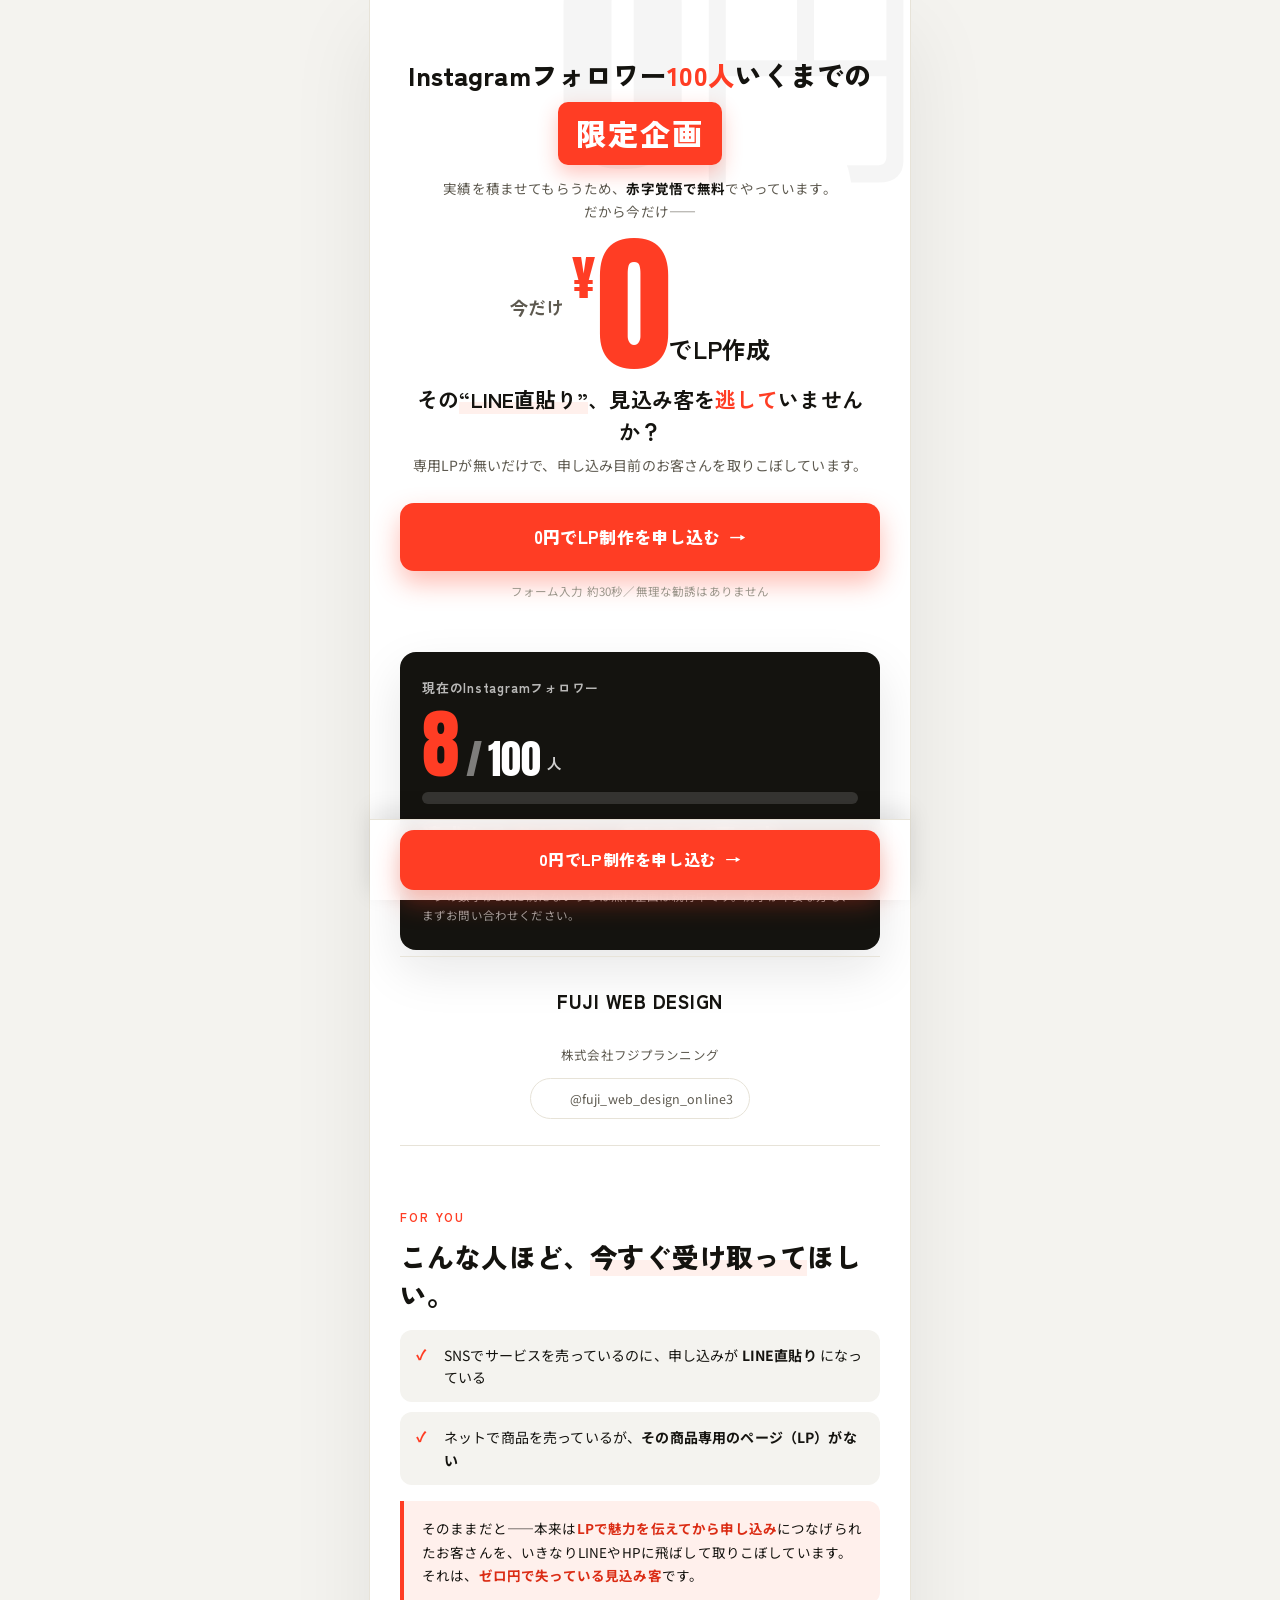
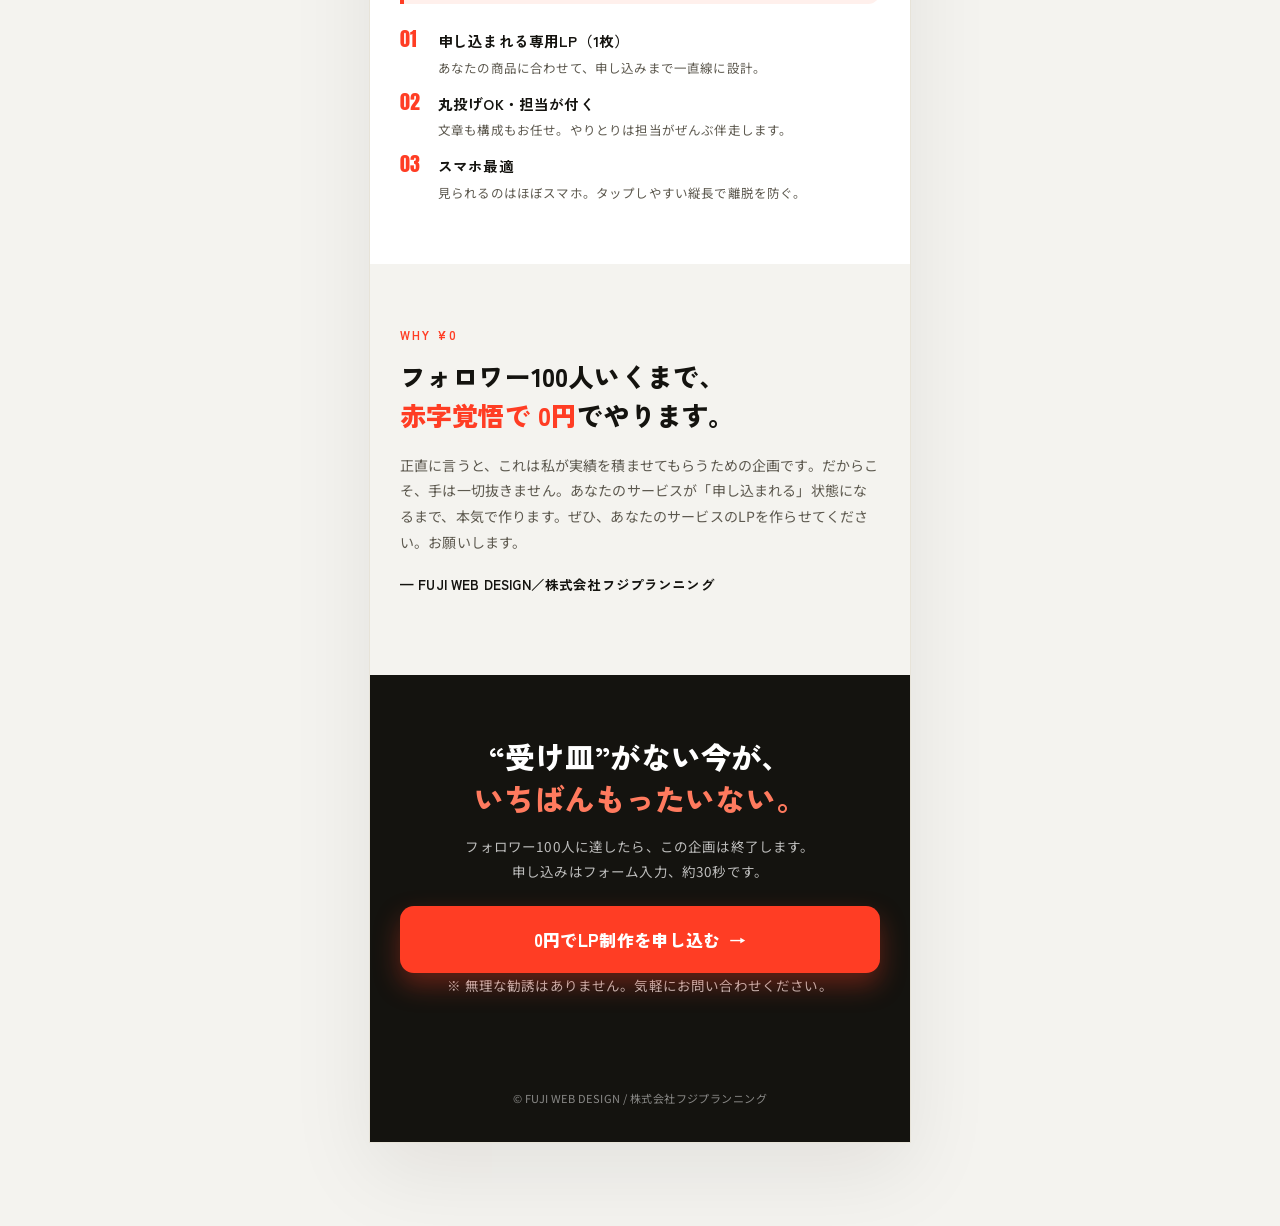
==== index.html @ 37d957e6 "初回コミット: FUJI WEB DESIGN 0円LP作成キャンペーン LP" ====
<!DOCTYPE html>
<!-- FUJI WEB DESIGN ／ 0円LP作成キャンペーンLP（Responsive Agent方式）／CV：ペライチ申込フォーム一本化 -->
<html lang="ja">
<head>
<meta charset="UTF-8">
<meta name="viewport" content="width=device-width, initial-scale=1.0">
<title>フォロワー100人まで0円｜申し込まれるLP、無料で作ります｜FUJI WEB DESIGN</title>
<meta name="description" content="SNSで売っているのにLINE直貼りで見込み客を逃していませんか？フォロワー100人いくまで、赤字覚悟の0円LP作成キャンペーン。丸投げOK・担当が付きます。FUJI WEB DESIGN（株式会社フジプランニング）。">
<link rel="preconnect" href="https://fonts.googleapis.com">
<link rel="preconnect" href="https://fonts.gstatic.com" crossorigin>
<link href="https://fonts.googleapis.com/css2?family=Anton&family=Zen+Kaku+Gothic+New:wght@500;700;900&family=Noto+Sans+JP:wght@400;500;700&display=swap" rel="stylesheet">
<link rel="stylesheet" href="css/style.css">
</head>
<body>
<main class="page">

  <!-- ===== 1. ヒーロー（文字主体・強力ヘッド・巨大¥0） ===== -->
  <header class="hero">
    <!-- なぜ無料か＝限定企画を前面に大きく -->
    <p class="hero__why">Instagramフォロワー<span class="big">100人</span>いくまでの</p>
    <span class="hero__limited">限定企画</span>
    <p class="hero__why-sub">実績を積ませてもらうため、<b>赤字覚悟で無料</b>でやっています。<br>だから今だけ——</p>
    <!-- 0円を中央・特大で主役に -->
    <div class="price">
      <span class="price__lead">今だけ</span>
      <span class="price__yen">¥</span><span class="price__num">0</span>
      <span class="price__suffix">でLP作成</span>
    </div>
    <!-- PASフックは小さめの補助 -->
    <h1 class="hero__hook">その<span class="u">“LINE直貼り”</span>、見込み客を<span class="accent">逃して</span>いませんか？</h1>
    <p class="hero__note">専用LPが無いだけで、申し込み目前のお客さんを取りこぼしています。</p>
    <!-- CV：行き先は data-cta 付き<a>のhref。全箇所このフォームに統一 -->
    <a href="https://fujiwebdesign.hp.peraichi.com" class="btn" data-cta target="_blank" rel="noopener">0円でLP制作を申し込む <span class="arrow">→</span></a>
    <p class="cta-note">フォーム入力 約30秒／無理な勧誘はありません</p>
  </header>

  <!-- ===== 2. 進捗カウンター（フォロワー100まで0円・限定性） ===== -->
  <section class="wrap" style="padding-top:6px;">
    <div class="counter reveal">
      <p class="counter__label">現在のInstagramフォロワー</p>
      <div class="counter__nums">
        <!-- ▼ 毎週の実数に更新：data-to と bar の width と「あと○名」を合わせる -->
        <span class="counter__cur count" data-to="8">0</span>
        <span class="counter__slash">/</span>
        <span class="counter__goal">100</span>
        <span class="counter__unit">人</span>
      </div>
      <div class="bar"><span class="bar__fill" data-fill="8"></span></div>
      <p class="counter__left">達成まで <span class="accent">あと92人</span>。それまで0円です。</p>
      <p class="counter__fine">※ フォロワー数は毎週更新しています。最新ではない場合があります。このページの数字が100に満たないうちは無料企画は続行中です。満了が不安な方も、まずお問い合わせください。</p>
    </div>
  </section>

  <!-- ===== 3. ブランド表記（要望どおりカウンター直下） ===== -->
  <section class="wrap">
    <div class="brandblock reveal">
      <p class="brandblock__name">FUJI WEB DESIGN</p>
      <p class="brandblock__role">株式会社フジプランニング</p>
      <a class="brandblock__ig" href="https://www.instagram.com/fuji_web_design_online3/" target="_blank" rel="noopener"><img src="assets/icon-ig.svg" alt="Instagram">@fuji_web_design_online3</a>
    </div>
  </section>

  <!-- ===== 4. こんな人へ＋放置リスク＋0円でもらえるもの（短く凝縮） ===== -->
  <section class="sec wrap">
    <p class="kicker reveal">FOR YOU</p>
    <h2 class="h2 reveal">こんな人ほど、<span class="u">今すぐ受け取って</span>ほしい。</h2>
    <ul class="fit">
      <li class="reveal">SNSでサービスを売っているのに、申し込みが <b>LINE直貼り</b> になっている</li>
      <li class="reveal">ネットで商品を売っているが、<b>その商品専用のページ（LP）がない</b></li>
    </ul>
    <p class="risk reveal">そのままだと——本来は<b>LPで魅力を伝えてから申し込み</b>につなげられたお客さんを、いきなりLINEやHPに飛ばして取りこぼしています。それは、<b>ゼロ円で失っている見込み客</b>です。</p>

    <div class="gets" style="margin-top:22px;">
      <div class="get reveal"><span class="n">01</span><div><b>申し込まれる専用LP（1枚）</b><span>あなたの商品に合わせて、申し込みまで一直線に設計。</span></div></div>
      <div class="get reveal"><span class="n">02</span><div><b>丸投げOK・担当が付く</b><span>文章も構成もお任せ。やりとりは担当がぜんぶ伴走します。</span></div></div>
      <div class="get reveal"><span class="n">03</span><div><b>スマホ最適</b><span>見られるのはほぼスマホ。タップしやすい縦長で離脱を防ぐ。</span></div></div>
    </div>
  </section>

  <!-- ===== 5. なぜ0円か（想い・オーナーの言葉） ===== -->
  <section class="sec wrap why">
    <p class="kicker reveal">WHY ¥0</p>
    <p class="why__lead reveal">フォロワー100人いくまで、<br><span class="accent">赤字覚悟で 0円</span>でやります。</p>
    <p class="body reveal">正直に言うと、これは私が実績を積ませてもらうための企画です。だからこそ、手は一切抜きません。あなたのサービスが「申し込まれる」状態になるまで、本気で作ります。ぜひ、あなたのサービスのLPを作らせてください。お願いします。</p>
    <p class="why__sign reveal">— FUJI WEB DESIGN／株式会社フジプランニング</p>
  </section>

  <!-- ===== 6. 最後のCTA ===== -->
  <section class="sec wrap last">
    <h2 class="reveal">“受け皿”がない今が、<br><span class="accent">いちばんもったいない。</span></h2>
    <p class="reveal">フォロワー100人に達したら、この企画は終了します。<br>申し込みはフォーム入力、約30秒です。</p>
    <a href="https://fujiwebdesign.hp.peraichi.com" class="btn" data-cta target="_blank" rel="noopener">0円でLP制作を申し込む <span class="arrow">→</span></a>
    <p class="cta-note">※ 無理な勧誘はありません。気軽にお問い合わせください。</p>
  </section>

  <!-- ===== フッター ===== -->
  <footer class="foot">© FUJI WEB DESIGN / 株式会社フジプランニング</footer>

</main>

<!-- 固定CTA（常時表示） -->
<div class="sticky">
  <a href="https://fujiwebdesign.hp.peraichi.com" class="btn" data-cta target="_blank" rel="noopener">0円でLP制作を申し込む <span class="arrow">→</span></a>
</div>

<script src="js/script.js"></script>
</body>
</html>
---- css/style.css ----
@charset "UTF-8";
/* =========================================================
   FUJI WEB DESIGN ／ 0円LP作成キャンペーン LP
   ビジュアル：エディトリアル × 即決キャンペーン（白ベース／朱色1色／巨大¥0）
   フォント：Zen Kaku Gothic New（見出し）/ Anton（数字）/ Noto Sans JP（本文）
   スマホ最優先・短い縦長
   ========================================================= */
:root {
  --bg:        #ffffff;
  --paper:     #f4f3ef;   /* 余白側のオフホワイト（PC時の地） */
  --ink:       #14130f;   /* ほぼ黒 */
  --ink-soft:  #5d594f;
  --ink-mute:  #9a958a;
  --line:      #e7e3d8;
  --accent:    #ff3d24;   /* 朱色：0円・CTA・限定・進捗 */
  --accent-d:  #db2c14;
  --accent-sb: #fff0ec;

  --disp: "Anton", "Zen Kaku Gothic New", sans-serif;   /* 数字・特大 */
  --head: "Zen Kaku Gothic New", "Noto Sans JP", sans-serif; /* 見出し */
  --sans: "Noto Sans JP", "Hiragino Sans", sans-serif;       /* 本文 */

  --col: 540px;          /* スマホ縦長の本文カラム幅 */
  --pad: clamp(22px, 6vw, 30px);
  --radius: 16px;
  --shadow: 0 20px 50px rgba(20,19,15,.10);
  --shadow-soft: 0 8px 22px rgba(20,19,15,.07);
}

*, *::before, *::after { box-sizing: border-box; }
html { -webkit-text-size-adjust: 100%; scroll-behavior: smooth; }
body {
  margin: 0; font-family: var(--sans); color: var(--ink);
  background: var(--paper);
  line-height: 1.85; font-size: 16px; letter-spacing: .01em;
  -webkit-font-smoothing: antialiased;
  padding-bottom: 84px; /* 固定CTAぶん */
}
img { max-width: 100%; height: auto; display: block; }
a { color: inherit; text-decoration: none; }
p { margin: 0 0 1.3em; }
h1,h2,h3 { margin: 0; line-height: 1.32; font-weight: 700; }

/* スマホ縦長カラム（PCは中央に置いて両脇を地色で“うまいこと”） */
.page { max-width: var(--col); margin-inline: auto; background: var(--bg);
  min-height: 100vh; box-shadow: 0 0 0 1px var(--line), 0 30px 80px rgba(20,19,15,.08); overflow: hidden; }
.wrap { padding-inline: var(--pad); }
.sec { padding-block: clamp(40px, 9vw, 60px); }
.center { text-align: center; }
.accent { color: var(--accent); }

/* ---------- ヒーロー（文字主体・中央・巨大¥0） ---------- */
.hero { position: relative; text-align: center; padding: clamp(34px,9vw,52px) var(--pad) clamp(32px,8vw,44px); overflow: hidden; }
.hero::before { /* 背景の巨大な薄い文字＝奥行き */
  content: "0円"; position: absolute; top: -.18em; right: -.06em; z-index: 0;
  font-family: var(--disp); font-size: 46vw; line-height: .8; color: var(--ink);
  opacity: .035; pointer-events: none; letter-spacing: -.04em;
}
@media (min-width: 560px){ .hero::before { font-size: 260px; } }
.hero > * { position: relative; z-index: 1; }
.tag { display: inline-flex; align-items: center; gap: .4em; font-family: var(--head);
  font-weight: 700; font-size: 12.5px; letter-spacing: .04em; color: #fff; background: var(--accent);
  padding: 7px 14px; border-radius: 999px; }
.tag .dot { width: 7px; height: 7px; border-radius: 50%; background: #fff; animation: blink 1.4s ease-in-out infinite; }
@keyframes blink { 0%,100%{ opacity: 1; } 50%{ opacity: .3; } }

/* なぜ無料か＝限定企画（前面・大きく） */
.hero__why { font-family: var(--head); font-weight: 900; line-height: 1.4;
  font-size: clamp(20px, 5.8vw, 27px); margin: 4px 0 0; letter-spacing: .01em; }
.hero__why .big { color: var(--accent); }
.hero__limited { display: inline-block; font-family: var(--head); font-weight: 900;
  font-size: clamp(22px, 6.4vw, 30px); color: #fff; background: var(--accent);
  padding: 4px 18px; border-radius: 10px; margin-top: 8px; letter-spacing: .06em;
  transform: rotate(-1.5deg); box-shadow: 0 8px 20px rgba(255,61,36,.3); }
.hero__why-sub { font-size: 13.5px; color: var(--ink-soft); margin: 12px 0 0; line-height: 1.7; }
.hero__why-sub b { color: var(--ink); }

/* PASフック（小さめ・補助） */
.hero__hook { font-family: var(--head); font-weight: 700; letter-spacing: .005em;
  font-size: clamp(16px, 4.6vw, 21px); line-height: 1.5; margin: 16px 0 0; color: var(--ink); }
.hero__hook .u { background: linear-gradient(transparent 60%, var(--accent-sb) 60%); }
.hero__hook .accent { color: var(--accent); }

/* 0円（中央・特大＝主役） */
.price { display: flex; justify-content: center; align-items: baseline; gap: .04em; margin: 22px 0 4px; line-height: .9; }
.price__lead { font-family: var(--head); font-weight: 700; font-size: clamp(15px,4.4vw,18px); color: var(--ink-soft); margin-right: .4em; align-self: center; }
.price__num { font-family: var(--disp); font-weight: 400; color: var(--accent);
  font-size: clamp(96px, 30vw, 150px); line-height: .8; letter-spacing: -.02em; }
.price__yen { font-family: var(--disp); color: var(--accent); font-size: clamp(34px,10vw,52px); align-self: flex-start; margin-top: .15em; }
.price__suffix { font-family: var(--head); font-weight: 700; font-size: clamp(18px,5vw,24px); align-self: flex-end; margin-bottom: .35em; }
.hero__note { font-size: 14px; color: var(--ink-soft); margin: 6px 0 24px; }
.hero__note del { color: var(--ink-mute); }

/* ---------- 進捗カウンター（フォロワー100まで0円） ---------- */
.counter { background: var(--ink); color: #fff; border-radius: var(--radius); padding: 24px 22px; box-shadow: var(--shadow); }
.counter__label { font-family: var(--head); font-weight: 700; font-size: 13px; letter-spacing: .06em; color: rgba(255,255,255,.7); margin: 0 0 10px; }
.counter__nums { display: flex; align-items: baseline; gap: .12em; font-family: var(--disp); line-height: .9; }
.counter__cur { font-size: clamp(54px,16vw,76px); color: var(--accent); }
.counter__slash { font-size: clamp(28px,8vw,40px); color: rgba(255,255,255,.45); margin: 0 .1em; }
.counter__goal { font-size: clamp(28px,8vw,40px); color: #fff; }
.counter__unit { font-family: var(--head); font-weight: 700; font-size: 15px; align-self: flex-end; margin: 0 0 .55em .25em; color: rgba(255,255,255,.8); }
.bar { height: 12px; border-radius: 999px; background: rgba(255,255,255,.14); overflow: hidden; margin: 14px 0 12px; }
.bar__fill { height: 100%; border-radius: 999px; background: linear-gradient(90deg, var(--accent), #ff7a5e); width: 0; transition: width 1.4s cubic-bezier(.22,.7,.3,1); }
.counter__left { font-family: var(--head); font-weight: 900; font-size: clamp(17px,5vw,21px); margin: 0; }
.counter__left .accent { color: #ff7a5e; }
.counter__fine { font-size: 11.5px; line-height: 1.7; color: rgba(255,255,255,.6); margin: 12px 0 0; }

/* ---------- ブランド表記（カウンター直下・要望どおり） ---------- */
.brandblock { text-align: center; padding-block: 26px; border-top: 1px solid var(--line); border-bottom: 1px solid var(--line); margin-top: 6px; }
.brandblock__name { font-family: var(--head); font-weight: 900; font-size: 19px; letter-spacing: .04em; }
.brandblock__role { font-size: 12.5px; color: var(--ink-soft); margin: 4px 0 12px; }
.brandblock__ig { display: inline-flex; align-items: center; gap: 7px; font-size: 12.5px; color: var(--ink-soft); border: 1px solid var(--line); padding: 8px 16px; border-radius: 999px; }
.brandblock__ig img { width: 16px; height: 16px; }

/* ---------- 短い説得ブロック ---------- */
.kicker { font-family: var(--head); font-weight: 700; font-size: 12px; letter-spacing: .18em; color: var(--accent); margin: 0 0 10px; }
.h2 { font-family: var(--head); font-weight: 900; font-size: clamp(21px,6vw,27px); line-height: 1.4; margin: 0 0 16px; }
.h2 .u { background: linear-gradient(transparent 60%, var(--accent-sb) 60%); }

.fit { list-style: none; margin: 0; padding: 0; display: grid; gap: 10px; }
.fit li { position: relative; padding: 14px 16px 14px 44px; background: var(--paper); border-radius: 12px; font-size: 14px; line-height: 1.6; }
.fit li::before { content: "✓"; position: absolute; left: 16px; top: 13px; color: var(--accent); font-weight: 900; }
.risk { margin: 16px 0 0; padding: 16px 18px; border-left: 4px solid var(--accent); background: var(--accent-sb); border-radius: 0 12px 12px 0; font-size: 13.5px; line-height: 1.75; }
.risk b { color: var(--accent-d); }

/* なぜ0円か（想い） */
.why { background: var(--paper); }
.why__lead { font-family: var(--head); font-weight: 900; font-size: clamp(20px,5.6vw,26px); line-height: 1.5; margin: 0 0 .7em; }
.why__lead .accent { color: var(--accent); }
.why p.body { font-size: 14px; color: var(--ink-soft); margin: 0; }
.why__sign { font-family: var(--head); font-weight: 700; font-size: 13.5px; margin-top: 16px; }

/* 含まれるもの（0円でもらえる） */
.gets { display: grid; gap: 10px; margin-top: 4px; }
.get { display: grid; grid-template-columns: 26px 1fr; gap: 12px; align-items: start; }
.get .n { font-family: var(--disp); color: var(--accent); font-size: 20px; line-height: 1.3; }
.get b { font-family: var(--head); font-weight: 700; font-size: 14.5px; }
.get span { display: block; font-size: 12.5px; color: var(--ink-soft); }

/* ---------- ボタン ---------- */
.btn { display: flex; align-items: center; justify-content: center; gap: .5em; width: 100%;
  font-family: var(--head); font-weight: 900; font-size: 17px; letter-spacing: .02em;
  color: #fff; background: var(--accent); border: none; border-radius: 14px; padding: 18px 24px;
  cursor: pointer; box-shadow: 0 12px 26px rgba(255,61,36,.34); position: relative; overflow: hidden;
  transition: transform .2s, background .2s, box-shadow .2s; }
.btn:hover { background: var(--accent-d); transform: translateY(-2px); }
.btn .arrow { transition: transform .2s; }
.btn:hover .arrow { transform: translateX(4px); }
.btn::after { content: ""; position: absolute; top: 0; left: -120%; width: 70%; height: 100%;
  background: linear-gradient(100deg, transparent, rgba(255,255,255,.5), transparent); transform: skewX(-20deg); animation: shine 4.2s ease-in-out infinite; }
@keyframes shine { 0%,68%{ left: -120%; } 100%{ left: 130%; } }
.btn__sub { display:block; font-family: var(--sans); font-weight: 700; font-size: 11px; letter-spacing: .02em; opacity: .9; margin-top: 2px; }
.cta-note { font-size: 11.5px; color: var(--ink-mute); margin: 10px 0 0; text-align: center; }

/* ---------- 最後のCTA ---------- */
.last { background: var(--ink); color: #fff; text-align: center; }
.last h2 { font-family: var(--head); font-weight: 900; font-size: clamp(22px,6.2vw,30px); line-height: 1.4; margin: 0 0 .5em; }
.last h2 .accent { color: #ff7a5e; }
.last p { font-size: 13.5px; color: rgba(255,255,255,.72); margin: 0 0 22px; }

/* ---------- フッター ---------- */
.foot { background: var(--ink); color: rgba(255,255,255,.5); text-align: center; padding: 8px var(--pad) 34px; font-size: 11px; letter-spacing: .04em; }

/* ---------- 固定CTA（常時表示） ---------- */
.sticky { position: fixed; left: 0; right: 0; bottom: 0; z-index: 50;
  max-width: var(--col); margin-inline: auto;
  background: rgba(255,255,255,.94); backdrop-filter: blur(8px);
  border-top: 1px solid var(--line); padding: 10px var(--pad) calc(10px + env(safe-area-inset-bottom)); box-shadow: 0 -8px 22px rgba(20,19,15,.1); }
.sticky .btn { padding-block: 15px; font-size: 16px; }

/* ---------- アニメ（上品に動く） ---------- */
.reveal { opacity: 0; transform: translateY(20px); transition: opacity .7s ease, transform .7s ease; }
.reveal.in { opacity: 1; transform: none; }
.hero__why, .hero__limited, .hero__why-sub, .price, .hero__hook, .hero__note, .hero .btn { opacity: 0; animation: up .85s cubic-bezier(.22,.7,.3,1) forwards; }
.hero__why{ animation-delay:.04s; } .hero__limited{ animation-delay:.12s; } .hero__why-sub{ animation-delay:.2s; } .price{ animation-delay:.3s; } .hero__hook{ animation-delay:.42s; } .hero__note{ animation-delay:.5s; } .hero .btn{ animation-delay:.58s; }
@keyframes up { from{ opacity:0; transform:translateY(20px);} to{ opacity:1; transform:none;} }

@media (prefers-reduced-motion: reduce) {
  * { animation: none !important; transition: none !important; scroll-behavior: auto !important; }
  .reveal { opacity: 1; transform: none; }
  .hero__why,.hero__limited,.hero__why-sub,.hero__hook,.price,.hero__note,.hero .btn { opacity: 1 !important; transform: none !important; }
  .bar__fill { transition: none; }
}
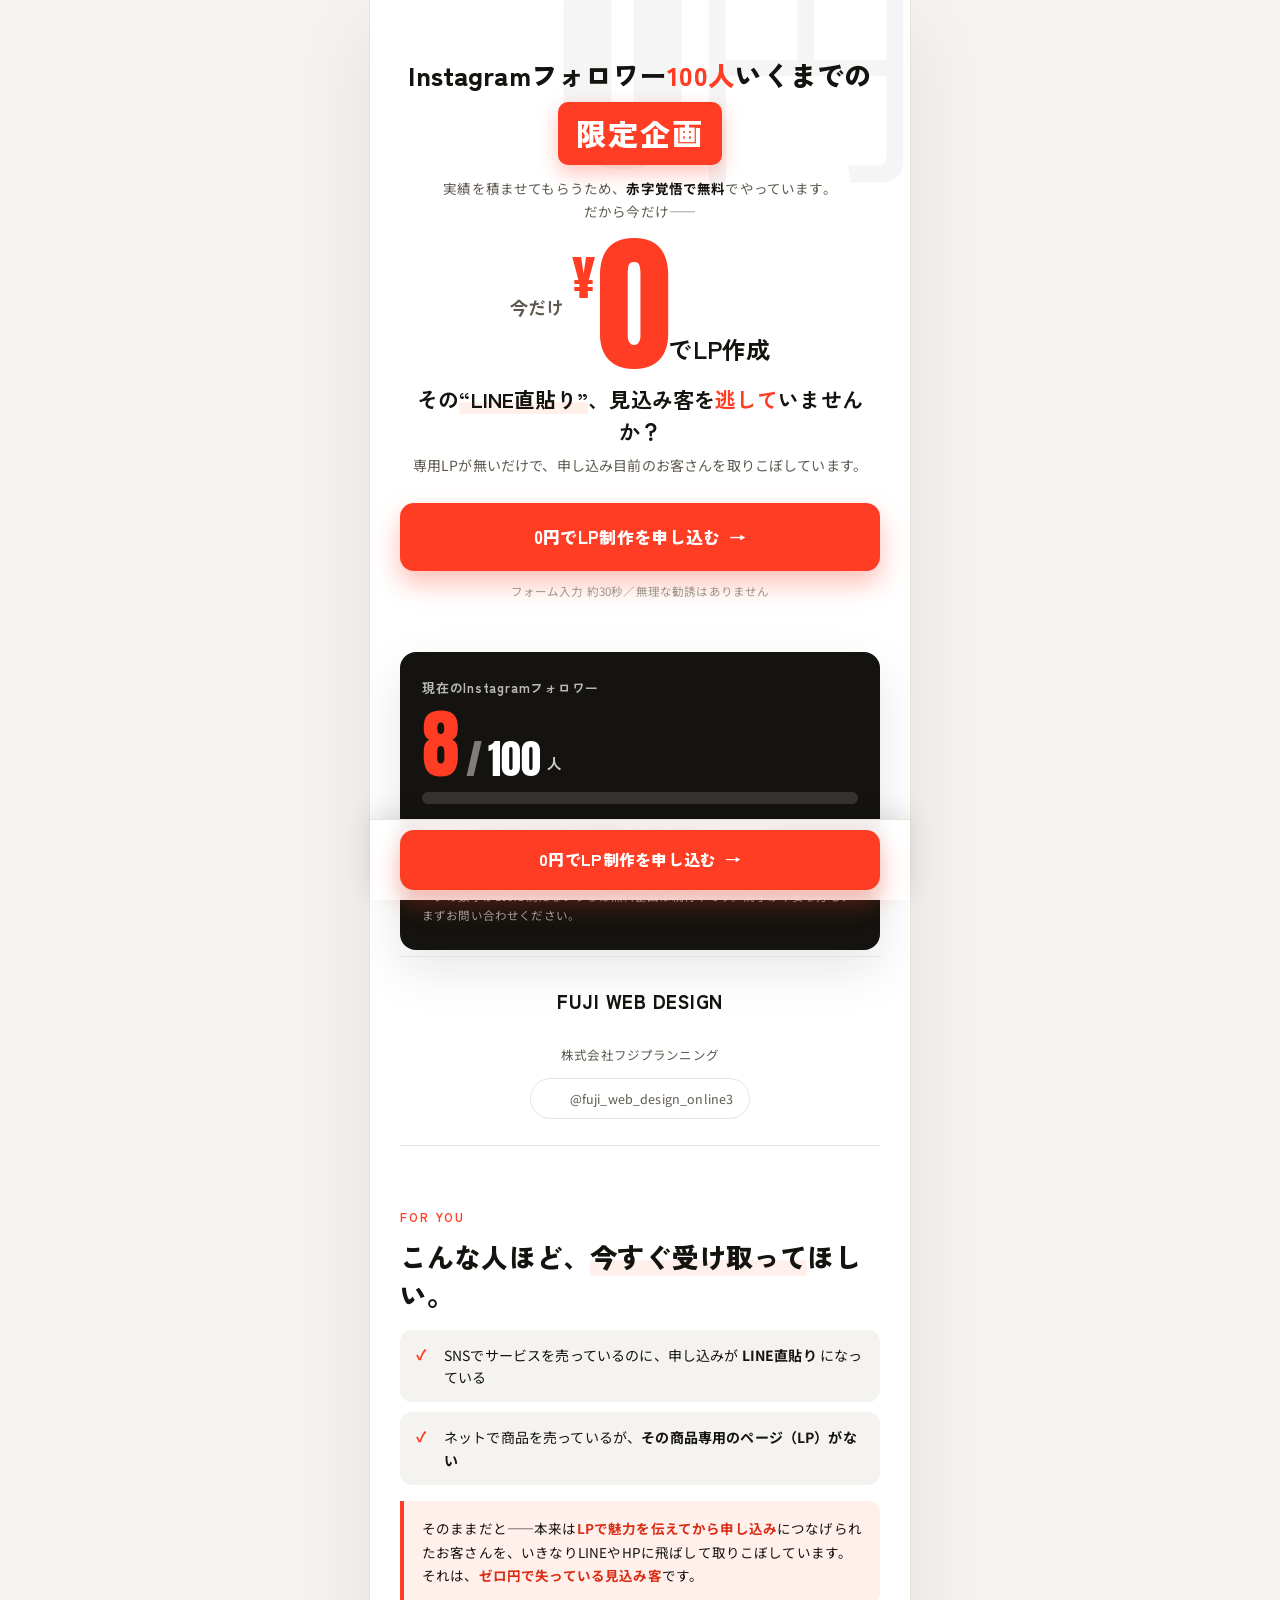
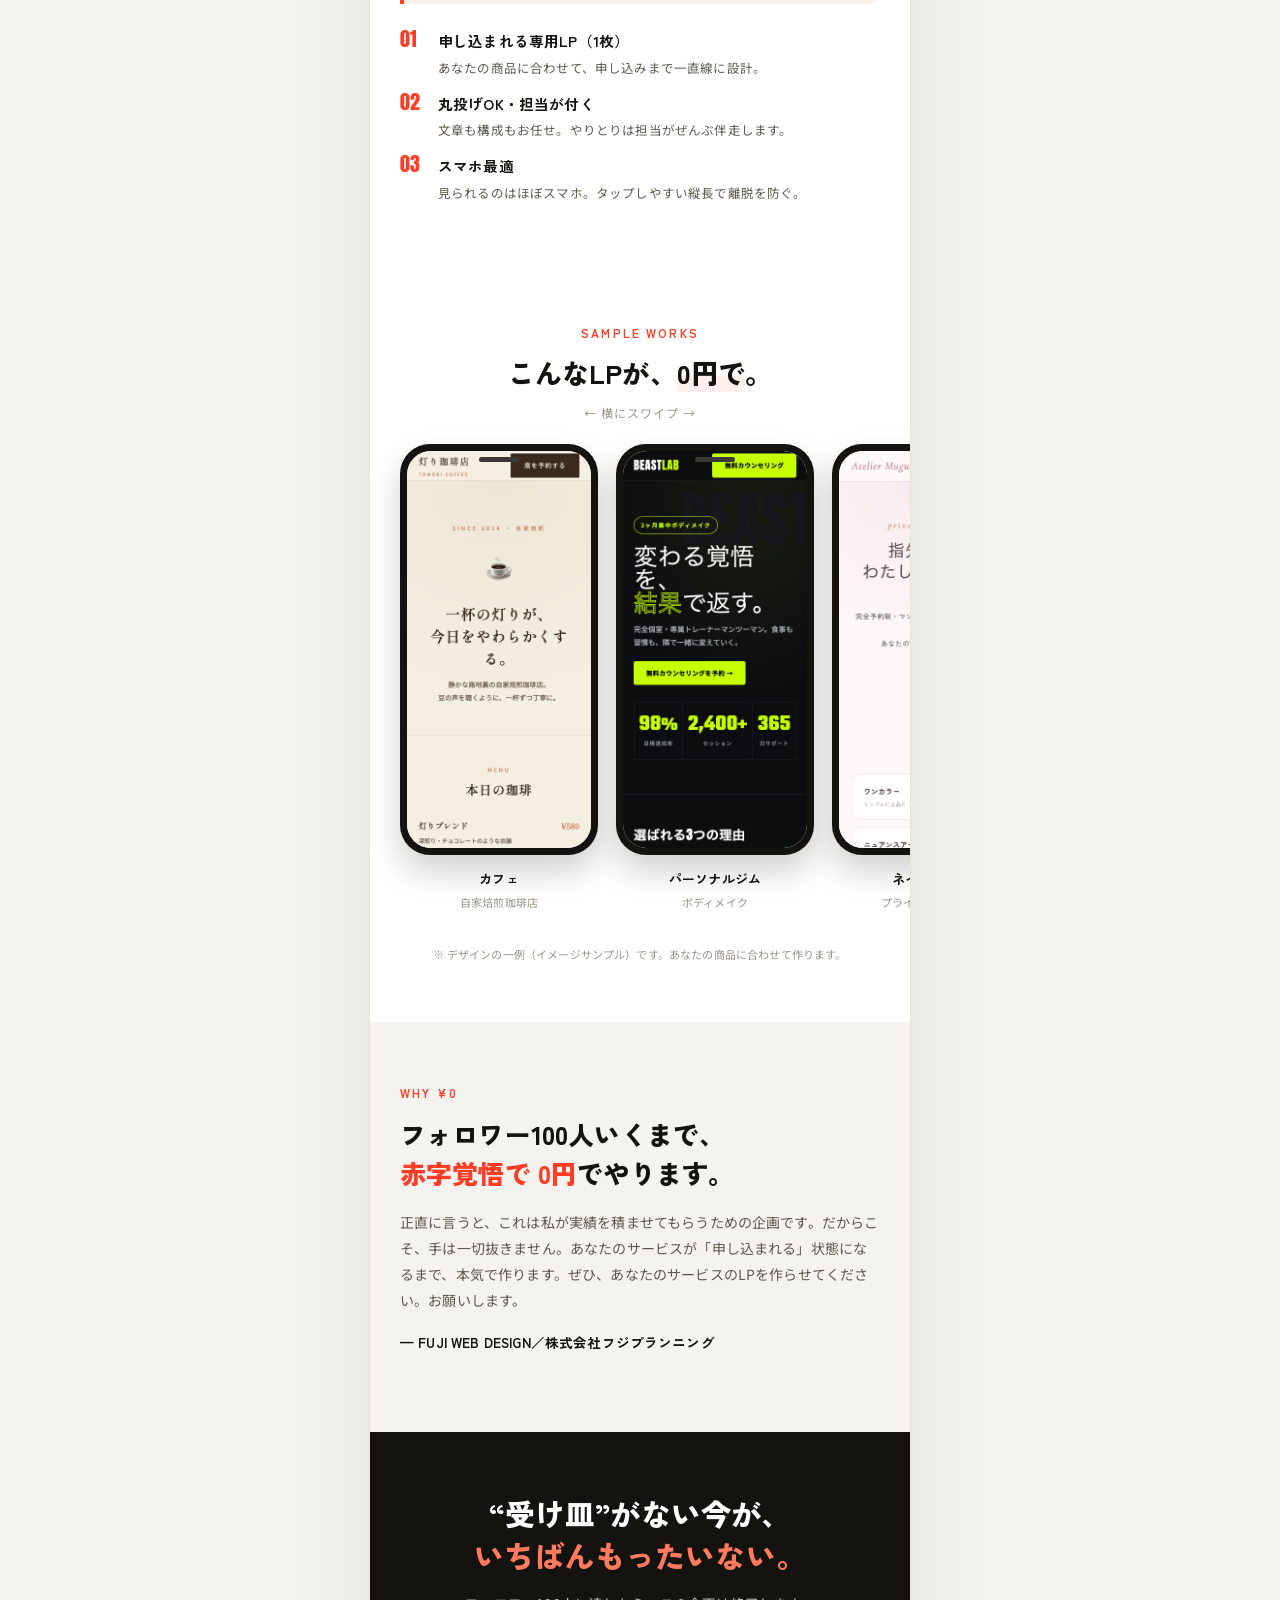
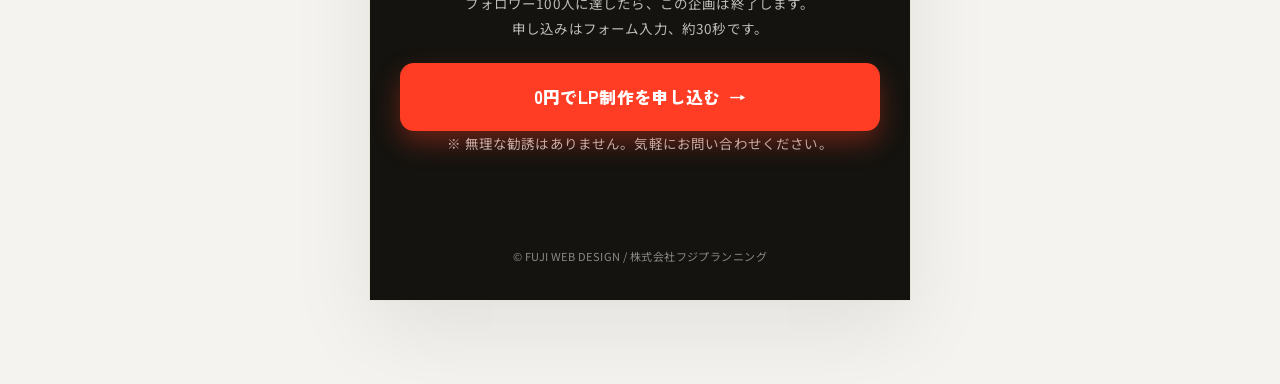
==== commit 90042803: "制作事例セクション(横スクロールのスマホ並び・サンプル5枚)を追加" ====
--- a/index.html
+++ b/index.html
@@ -4,6 +4,13 @@
 <head>
 <meta charset="UTF-8">
 <meta name="viewport" content="width=device-width, initial-scale=1.0">
+<!-- Google Tag Manager -->
+<script>(function(w,d,s,l,i){w[l]=w[l]||[];w[l].push({'gtm.start':
+new Date().getTime(),event:'gtm.js'});var f=d.getElementsByTagName(s)[0],
+j=d.createElement(s),dl=l!='dataLayer'?'&l='+l:'';j.async=true;j.src=
+'https://www.googletagmanager.com/gtm.js?id='+i+dl;f.parentNode.insertBefore(j,f);
+})(window,document,'script','dataLayer','GTM-57QBCT9B');</script>
+<!-- End Google Tag Manager -->
 <title>フォロワー100人まで0円｜申し込まれるLP、無料で作ります｜FUJI WEB DESIGN</title>
 <meta name="description" content="SNSで売っているのにLINE直貼りで見込み客を逃していませんか？フォロワー100人いくまで、赤字覚悟の0円LP作成キャンペーン。丸投げOK・担当が付きます。FUJI WEB DESIGN（株式会社フジプランニング）。">
 <link rel="preconnect" href="https://fonts.googleapis.com">
@@ -12,6 +19,10 @@
 <link rel="stylesheet" href="css/style.css">
 </head>
 <body>
+<!-- Google Tag Manager (noscript) -->
+<noscript><iframe src="https://www.googletagmanager.com/ns.html?id=GTM-57QBCT9B"
+height="0" width="0" style="display:none;visibility:hidden"></iframe></noscript>
+<!-- End Google Tag Manager (noscript) -->
 <main class="page">
 
   <!-- ===== 1. ヒーロー（文字主体・強力ヘッド・巨大¥0） ===== -->
@@ -77,6 +88,23 @@
     </div>
   </section>
 
+  <!-- ===== 4.5 制作事例（横スクロール・スマホ並び／画像はサンプル） ===== -->
+  <section class="works">
+    <div class="works__head">
+      <p class="kicker">SAMPLE WORKS</p>
+      <h2 class="h2">こんなLPが、<span class="u">0円で</span>。</h2>
+      <p class="works__swipe">← 横にスワイプ →</p>
+    </div>
+    <div class="works__row">
+      <div class="phone"><div class="phone__frame"><div class="phone__screen"><img src="assets/samples/01-cafe.png" alt="カフェのLPサンプル" loading="lazy"></div></div><p class="phone__label">カフェ<span>自家焙煎珈琲店</span></p></div>
+      <div class="phone"><div class="phone__frame"><div class="phone__screen"><img src="assets/samples/02-gym.png" alt="パーソナルジムのLPサンプル" loading="lazy"></div></div><p class="phone__label">パーソナルジム<span>ボディメイク</span></p></div>
+      <div class="phone"><div class="phone__frame"><div class="phone__screen"><img src="assets/samples/03-nail.png" alt="ネイルサロンのLPサンプル" loading="lazy"></div></div><p class="phone__label">ネイルサロン<span>プライベートサロン</span></p></div>
+      <div class="phone"><div class="phone__frame"><div class="phone__screen"><img src="assets/samples/04-school.png" alt="オンライン英会話のLPサンプル" loading="lazy"></div></div><p class="phone__label">オンライン英会話<span>スクール</span></p></div>
+      <div class="phone"><div class="phone__frame"><div class="phone__screen"><img src="assets/samples/05-d2c.png" alt="ハンドメイドアクセのLPサンプル" loading="lazy"></div></div><p class="phone__label">アクセサリー<span>ネットショップ</span></p></div>
+    </div>
+    <p class="works__note">※ デザインの一例（イメージサンプル）です。あなたの商品に合わせて作ります。</p>
+  </section>
+
   <!-- ===== 5. なぜ0円か（想い・オーナーの言葉） ===== -->
   <section class="sec wrap why">
     <p class="kicker reveal">WHY ¥0</p>
--- a/css/style.css
+++ b/css/style.css
@@ -168,6 +168,45 @@
   border-top: 1px solid var(--line); padding: 10px var(--pad) calc(10px + env(safe-area-inset-bottom)); box-shadow: 0 -8px 22px rgba(20,19,15,.1); }
 .sticky .btn { padding-block: 15px; font-size: 16px; }
 
+/* ---------- 制作事例（横スクロール・スマホ並び） ---------- */
+.works { padding-block: clamp(40px,9vw,58px); }
+.works__head { text-align: center; padding-inline: var(--pad); }
+.works__swipe { font-size: 12px; color: var(--ink-mute); margin: -6px 0 0; letter-spacing: .08em; }
+.works__row { display: flex; gap: 18px; overflow-x: auto; scroll-snap-type: x mandatory;
+  padding: 20px var(--pad) 6px; -webkit-overflow-scrolling: touch; scrollbar-width: none; }
+.works__row::-webkit-scrollbar { display: none; }
+.phone { flex: 0 0 auto; width: clamp(166px, 46vw, 198px); scroll-snap-align: center; }
+.phone__frame { position: relative; border-radius: 30px; background: #14130f; padding: 7px;
+  box-shadow: 0 16px 32px rgba(20,19,15,.2); }
+.phone__frame::before { content: ""; position: absolute; top: 13px; left: 50%; transform: translateX(-50%);
+  width: 40px; height: 5px; border-radius: 99px; background: #3a3934; z-index: 2; }
+.phone__screen { border-radius: 24px; overflow: hidden; background: #fff; aspect-ratio: 380/820; }
+.phone__screen img { width: 100%; height: 100%; object-fit: cover; object-position: top center; display: block; }
+.phone__label { text-align: center; font-family: var(--head); font-weight: 700; font-size: 13px; margin-top: 12px; }
+.phone__label span { display: block; font-family: var(--sans); font-weight: 400; font-size: 11px; color: var(--ink-mute); margin-top: 1px; }
+.works__note { text-align: center; font-size: 11px; color: var(--ink-mute); margin: 8px 0 0; }
+
+/* ---------- サンクスページ ---------- */
+.thanks { text-align: center; padding: clamp(54px,13vw,80px) var(--pad) clamp(34px,8vw,46px); }
+.thanks__check { width: 86px; height: 86px; margin: 0 auto 26px; border-radius: 50%;
+  background: var(--accent); color: #fff; display: grid; place-items: center; font-size: 44px; font-weight: 700;
+  box-shadow: 0 16px 34px rgba(255,61,36,.34); animation: pop .6s cubic-bezier(.2,1.5,.4,1) both; }
+@keyframes pop { 0%{ transform: scale(0); opacity: 0; } 100%{ transform: scale(1); opacity: 1; } }
+.thanks__title { font-family: var(--head); font-weight: 900; font-size: clamp(26px,7vw,37px); line-height: 1.4; margin: 0 0 16px; }
+.thanks__title .accent { color: var(--accent); }
+.thanks__lead { font-size: 14.5px; color: var(--ink-soft); margin: 0 auto 26px; max-width: 27em; }
+.thanks__card { background: var(--paper); border: 1px solid var(--line); border-left: 4px solid var(--accent);
+  border-radius: 0 var(--radius) var(--radius) 0; padding: 22px 24px; text-align: left; max-width: 30em; margin: 0 auto; box-shadow: var(--shadow-soft); }
+.thanks__card p { margin: 0; font-size: 14.5px; line-height: 1.95; }
+.thanks__card b { color: var(--accent-d); }
+.thanks__notes { list-style: none; margin: 22px auto 0; padding: 0; max-width: 30em; text-align: left; display: grid; gap: 9px; }
+.thanks__notes li { position: relative; padding-left: 20px; font-size: 12.5px; color: var(--ink-mute); line-height: 1.75; }
+.thanks__notes li::before { content: "•"; position: absolute; left: 5px; color: var(--accent); }
+.thanks__back { max-width: 30em; margin: 30px auto 0; }
+.btn--outline { background: #fff; color: var(--accent); border: 2px solid var(--accent); box-shadow: none; }
+.btn--outline::after { display: none; }
+.btn--outline:hover { background: var(--accent-sb); color: var(--accent-d); }
+
 /* ---------- アニメ（上品に動く） ---------- */
 .reveal { opacity: 0; transform: translateY(20px); transition: opacity .7s ease, transform .7s ease; }
 .reveal.in { opacity: 1; transform: none; }
